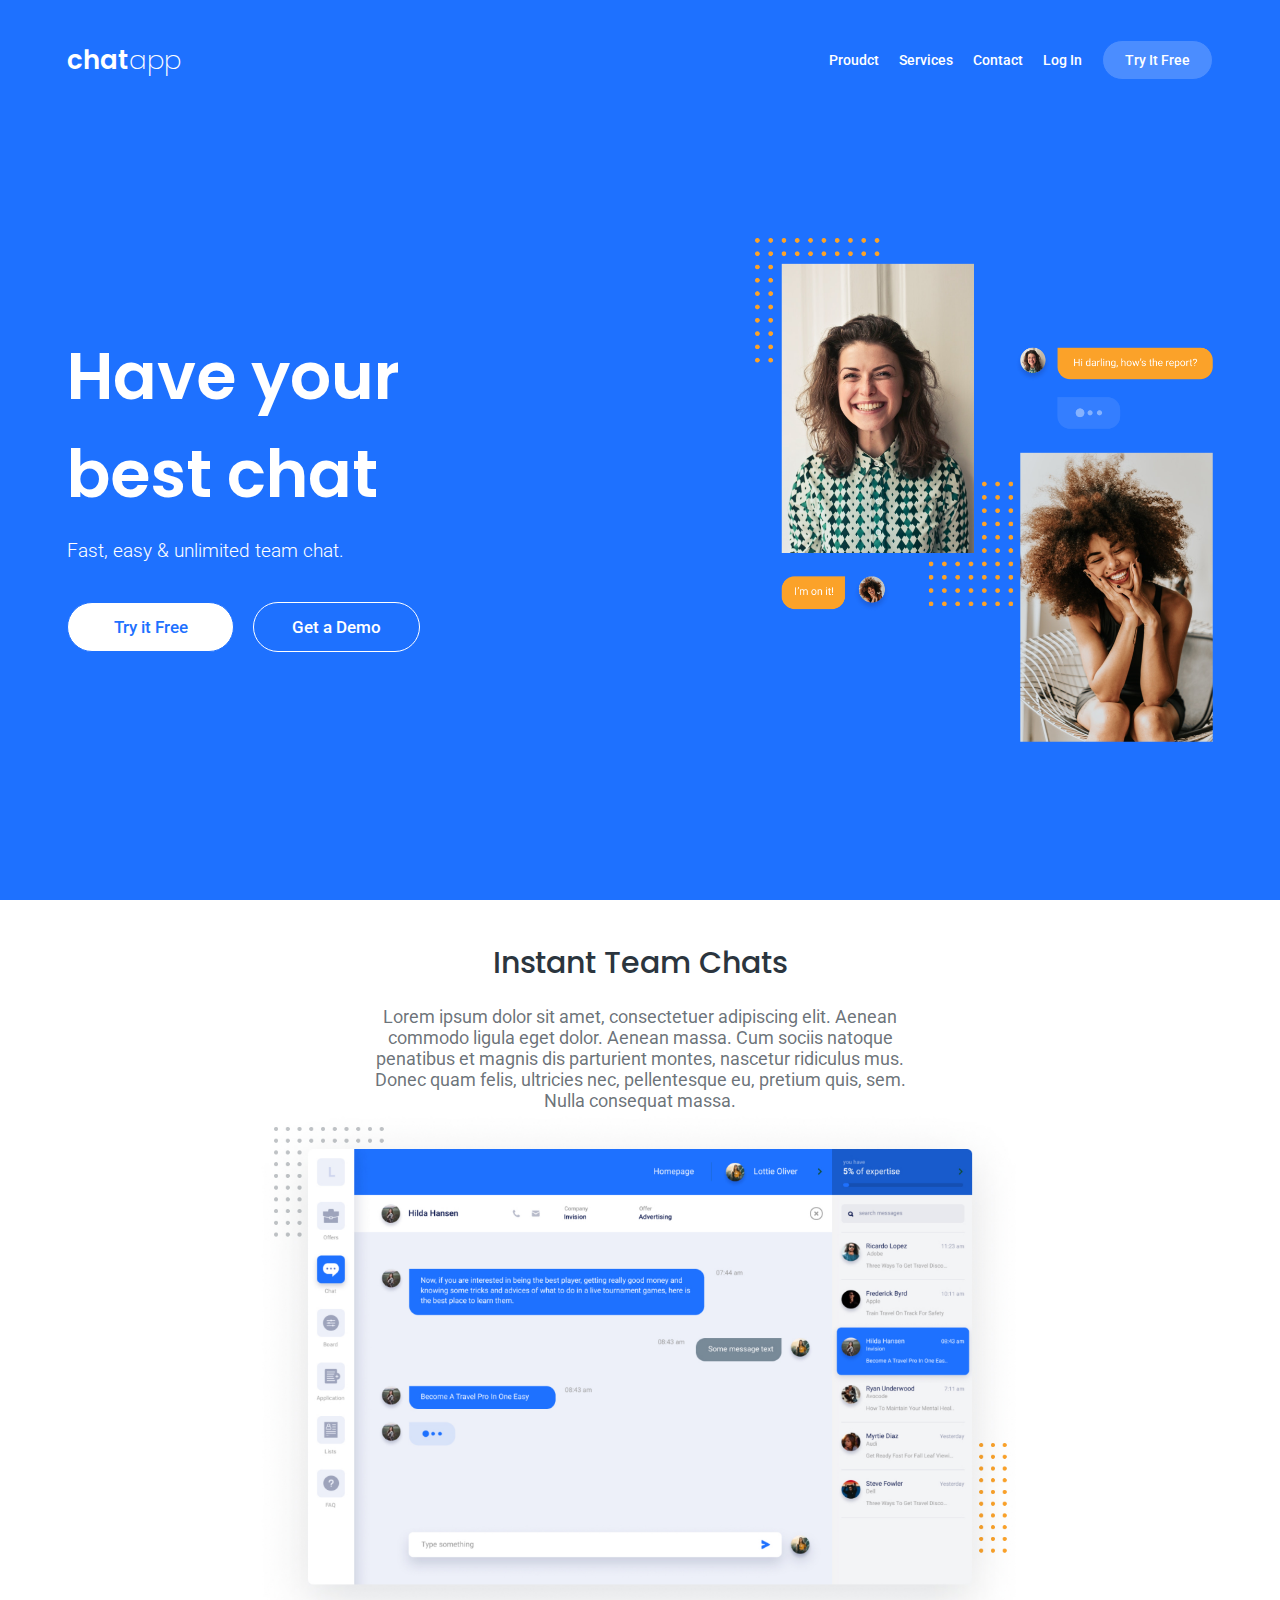
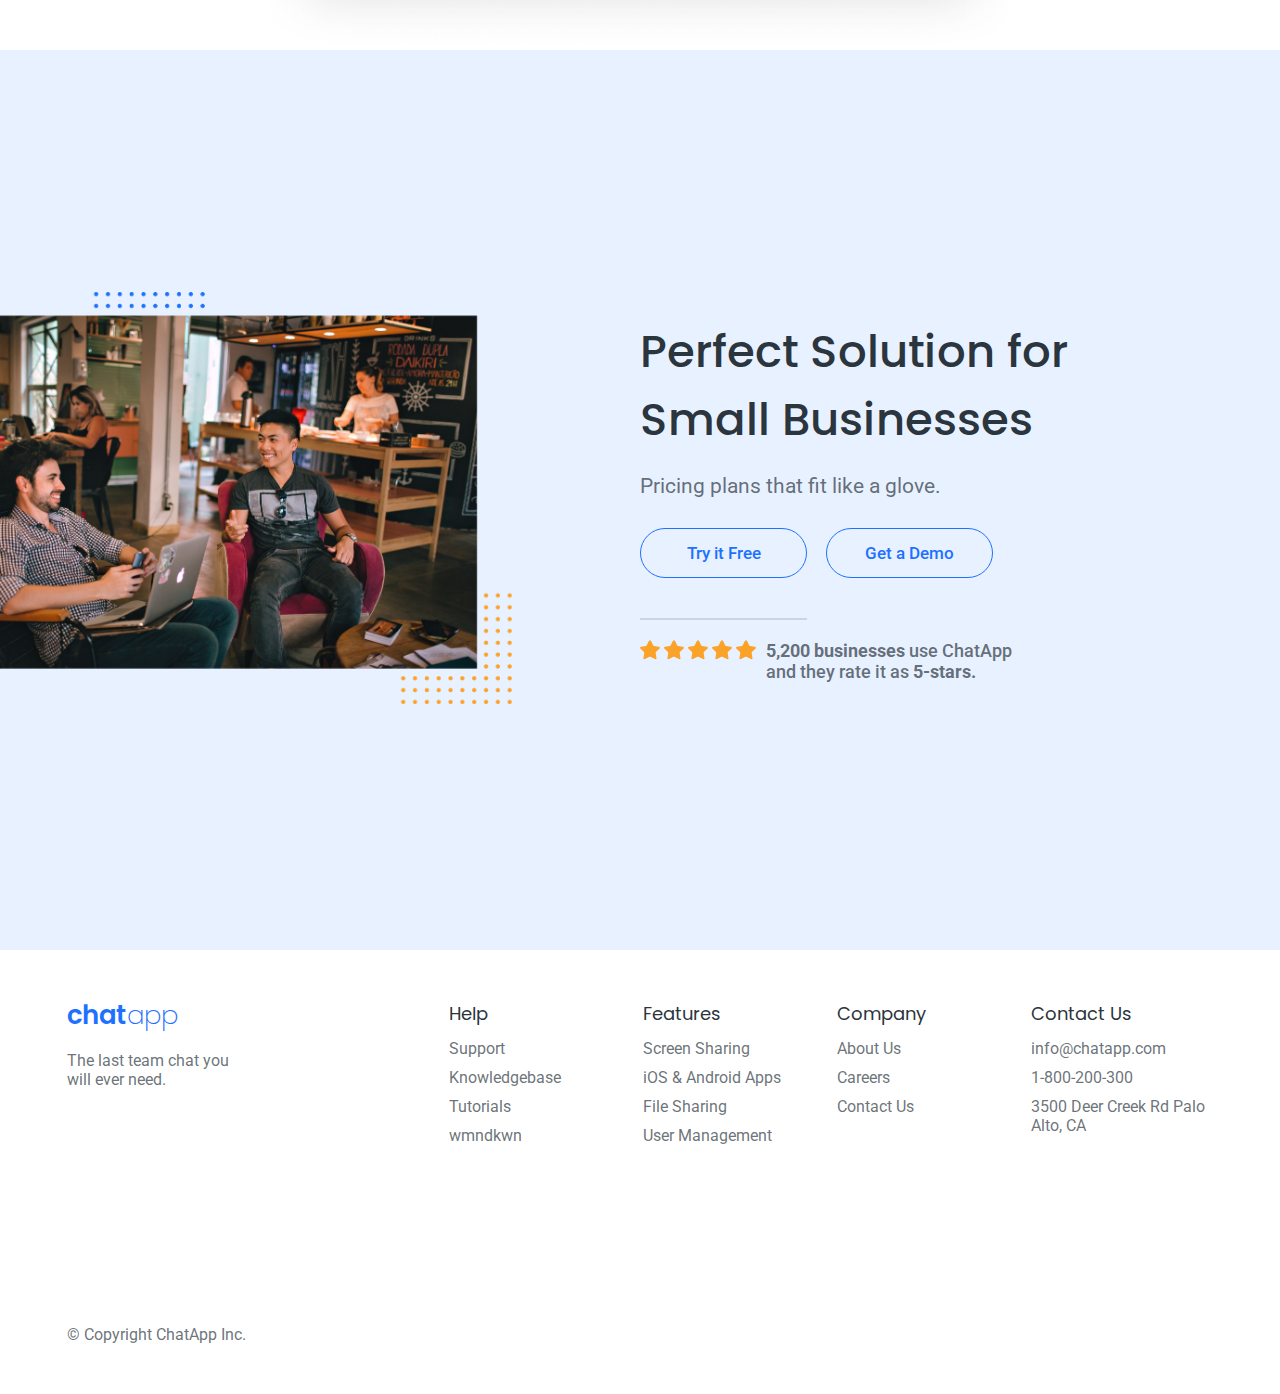
==== index.html @ b4de0ec3 "first commit" ====
<!DOCTYPE html>
<html lang="en">

<head>
    <meta charset="UTF-8">
    <meta http-equiv="X-UA-Compatible" content="IE=edge">
    <meta name="viewport" content="width=device-width, initial-scale=1.0">
    <title>Document</title>
    <link rel="stylesheet" href="assets/css/style.css">
</head>

<body>
    <section class="height bg-color1 d-flex flex-column">
        <header class="d-flex direction-col">
            <nav class="container m-53 w-100">
                <div class="d-flex justify-b align_items_center w-100">
                    <ul class="d-flex align_items_center">
                        <li>
                            <a class="logo" href="#">chat<span>app</span></a>
                        </li>
                    </ul>
                    <input type="checkbox" id="menuIcon">
                    <label for="menuIcon" class="display-none">
                        <span></span>
                        <span></span>
                        <span></span>
                    </label>
                    <ul class="d-flex nav_bar align_items_center sm-screen ">
                        <li>
                            <a class="name" href="#">Proudct</a>
                        </li>
                        <li class="p-33">
                            <a class="name" href="#">Services</a>
                        </li>
                        <li class="p-33">
                            <a class="name" href="#">Contact</a>
                        </li>
                        <li class="p-33">
                            <a class="name" href="#">Log In</a>
                        </li>
                        <li class="p-33">
                            <button class="namebutton">Try It Free</button>
                        </li>
                    </ul>

                </div>
            </nav>
        </header>
        <div class=" container d-flex justify-b direction-col align_items_center flex-grow ">

            <div class="w-40  col_12_sm">
                <h1 class="h-1">Have your best chat</h1>
                <p class="p-1">Fast, easy & unlimited team chat.</p>
                <div class="">
                    <button class="btn-1  w-sm-100">Try it Free</button>
                    <button class="btn2-2  w-sm-100">Get a Demo</button>
                </div>
            </div>
            <div class="w-50  col_12_sm">
                <img class="w-80 w-sm-100 m-top-1" src="assets/image/hero2.png" alt="hero2">
            </div>

        </div>
    </section>

    <section class="">
        <div class=" d-flex justify-center ">
            <h1 class="h-2">Instant Team Chats</h1>
        </div>
        <div class="d-flex justify-center">

            <p class="p-2">Lorem ipsum dolor sit amet, consectetuer adipiscing elit. Aenean commodo ligula eget dolor.
                Aenean massa.
                Cum sociis natoque penatibus et magnis dis parturient montes, nascetur ridiculus mus. Donec quam felis,
                ultricies nec, pellentesque eu, pretium quis, sem. Nulla consequat massa.</p>
        </div>
        <div class="d-flex justify-center ">
            <img class="w-55 w-sm-100" src="assets/image/mockup.jpg" alt="">
        </div>

    </section>
    <section>
        <div class="d-flex justify-b direction-col align_items_center min-vh  bg-color">
            <div class="w-40 w-sm-100 mt-sm-20 ">
                <img class="w-100" src="assets/image/coffee cafe.png" alt="smily">
            </div>
            <div class="w-50 w-sm-100 ">
                <h1>Perfect Solution for Small Businesses</h1>
                <p class="p1">Pricing plans that fit like a glove.</p>
                <button class="btn">Try it Free</button>
                <button class="btn2">Get a Demo</button>
                <div class="line"></div>
                <div class="d-flex direction-col">
                    <div class="svg">
                        <svg width="20" height="20" viewBox="0 0 20 20" fill="none" xmlns="http://www.w3.org/2000/svg">
                            <path
                                d="M10.9101 0.80841L13.1545 5.35469C13.3105 5.67089 13.6123 5.88999 13.9614 5.94061L18.9801 6.66969C19.8593 6.7975 20.21 7.87722 19.5741 8.49675L15.9426 12.0355C15.6902 12.2816 15.5748 12.6364 15.6346 12.9837L16.4917 17.9806C16.642 18.8558 15.723 19.523 14.9368 19.1101L10.4482 16.7511C10.136 16.5872 9.76285 16.5872 9.45071 16.7511L4.96203 19.1101C4.17587 19.5234 3.25688 18.8558 3.40714 17.9806L4.26428 12.9837C4.32406 12.6364 4.20866 12.2816 3.95629 12.0355L0.324755 8.49675C-0.311148 7.87681 0.0395948 6.79709 0.918735 6.66969L5.93747 5.94061C6.28656 5.88999 6.58832 5.67089 6.74439 5.35469L8.98873 0.80841C9.3814 0.0121055 10.5171 0.0121055 10.9101 0.80841Z"
                                fill="#FBA229" />
                        </svg>
                        <svg width="20" height="20" viewBox="0 0 20 20" fill="none" xmlns="http://www.w3.org/2000/svg">
                            <path
                                d="M10.9101 0.80841L13.1545 5.35469C13.3105 5.67089 13.6123 5.88999 13.9614 5.94061L18.9801 6.66969C19.8593 6.7975 20.21 7.87722 19.5741 8.49675L15.9426 12.0355C15.6902 12.2816 15.5748 12.6364 15.6346 12.9837L16.4917 17.9806C16.642 18.8558 15.723 19.523 14.9368 19.1101L10.4482 16.7511C10.136 16.5872 9.76285 16.5872 9.45071 16.7511L4.96203 19.1101C4.17587 19.5234 3.25688 18.8558 3.40714 17.9806L4.26428 12.9837C4.32406 12.6364 4.20866 12.2816 3.95629 12.0355L0.324755 8.49675C-0.311148 7.87681 0.0395948 6.79709 0.918735 6.66969L5.93747 5.94061C6.28656 5.88999 6.58832 5.67089 6.74439 5.35469L8.98873 0.80841C9.3814 0.0121055 10.5171 0.0121055 10.9101 0.80841Z"
                                fill="#FBA229" />
                        </svg>
                        <svg width="20" height="20" viewBox="0 0 20 20" fill="none" xmlns="http://www.w3.org/2000/svg">
                            <path
                                d="M10.9101 0.80841L13.1545 5.35469C13.3105 5.67089 13.6123 5.88999 13.9614 5.94061L18.9801 6.66969C19.8593 6.7975 20.21 7.87722 19.5741 8.49675L15.9426 12.0355C15.6902 12.2816 15.5748 12.6364 15.6346 12.9837L16.4917 17.9806C16.642 18.8558 15.723 19.523 14.9368 19.1101L10.4482 16.7511C10.136 16.5872 9.76285 16.5872 9.45071 16.7511L4.96203 19.1101C4.17587 19.5234 3.25688 18.8558 3.40714 17.9806L4.26428 12.9837C4.32406 12.6364 4.20866 12.2816 3.95629 12.0355L0.324755 8.49675C-0.311148 7.87681 0.0395948 6.79709 0.918735 6.66969L5.93747 5.94061C6.28656 5.88999 6.58832 5.67089 6.74439 5.35469L8.98873 0.80841C9.3814 0.0121055 10.5171 0.0121055 10.9101 0.80841Z"
                                fill="#FBA229" />
                        </svg>
                        <svg width="20" height="20" viewBox="0 0 20 20" fill="none" xmlns="http://www.w3.org/2000/svg">
                            <path
                                d="M10.9101 0.80841L13.1545 5.35469C13.3105 5.67089 13.6123 5.88999 13.9614 5.94061L18.9801 6.66969C19.8593 6.7975 20.21 7.87722 19.5741 8.49675L15.9426 12.0355C15.6902 12.2816 15.5748 12.6364 15.6346 12.9837L16.4917 17.9806C16.642 18.8558 15.723 19.523 14.9368 19.1101L10.4482 16.7511C10.136 16.5872 9.76285 16.5872 9.45071 16.7511L4.96203 19.1101C4.17587 19.5234 3.25688 18.8558 3.40714 17.9806L4.26428 12.9837C4.32406 12.6364 4.20866 12.2816 3.95629 12.0355L0.324755 8.49675C-0.311148 7.87681 0.0395948 6.79709 0.918735 6.66969L5.93747 5.94061C6.28656 5.88999 6.58832 5.67089 6.74439 5.35469L8.98873 0.80841C9.3814 0.0121055 10.5171 0.0121055 10.9101 0.80841Z"
                                fill="#FBA229" />
                        </svg>
                        <svg width="20" height="20" viewBox="0 0 20 20" fill="none" xmlns="http://www.w3.org/2000/svg">
                            <path
                                d="M10.9101 0.80841L13.1545 5.35469C13.3105 5.67089 13.6123 5.88999 13.9614 5.94061L18.9801 6.66969C19.8593 6.7975 20.21 7.87722 19.5741 8.49675L15.9426 12.0355C15.6902 12.2816 15.5748 12.6364 15.6346 12.9837L16.4917 17.9806C16.642 18.8558 15.723 19.523 14.9368 19.1101L10.4482 16.7511C10.136 16.5872 9.76285 16.5872 9.45071 16.7511L4.96203 19.1101C4.17587 19.5234 3.25688 18.8558 3.40714 17.9806L4.26428 12.9837C4.32406 12.6364 4.20866 12.2816 3.95629 12.0355L0.324755 8.49675C-0.311148 7.87681 0.0395948 6.79709 0.918735 6.66969L5.93747 5.94061C6.28656 5.88999 6.58832 5.67089 6.74439 5.35469L8.98873 0.80841C9.3814 0.0121055 10.5171 0.0121055 10.9101 0.80841Z"
                                fill="#FBA229" />
                        </svg>
                    </div>
                    <p class="p2 m-bottom"> <span>5,200 businesses</span> use ChatApp and they rate it as
                        <span>5-stars.</span>
                    </p>
                </div>

            </div>

        </div>
    </section>
    <section>
        <div class="container">
            <div class="row  footer m-top">
                <div class="col-4 col-lg-6">
                    <h1 class="hh">chat<span>app</span></h1>
                    <p class="pp">The last team chat you will ever need.</p>
                </div>
                <div class="col-8 col_12_sm">
                    <div class="container">
                        <div class="row">
                            <div class="col-3 col-lg-6">
                                <h2>Help</h2>
                                <ul>
                                    <li>
                                        <a href="">Support</a>
                                    </li>
                                    <li>
                                        <a href="">Knowledgebase</a>
                                    </li>
                                    <li>
                                        <a href="">Tutorials</a>
                                    </li>
                                    <li>
                                        <a href="">wmndkwn</a>
                                    </li>
                                </ul>
                            </div>
                            <div class="col-3 col-lg-6">
                                <ul>
                                    <h2>Features</h2>
                                    <li>
                                        <a href="">Screen Sharing</a>
                                    </li>
                                    <li>
                                        <a href="">iOS & Android Apps</a>
                                    </li>
                                    <li>
                                        <a href="">File Sharing</a>
                                    </li>
                                    <li>
                                        <a href="">User Management</a>
                                    </li>
                                </ul>
                            </div>
                            <div class="col-3 col-lg-6">
                                <ul>
                                    <h2>Company</h2>
                                    <li>
                                        <a href="">About Us</a>
                                    </li>
                                    <li>
                                        <a href="">Careers</a>
                                    </li>
                                    <li>
                                        <a href="">Contact Us</a>
                                    </li>
                                </ul>
                            </div>
                            <div class="col-3 col-lg-6 ">
                                <ul class="">
                                    <h2>Contact Us</h2>
                                    <li>
                                        <a href="">info@chatapp.com</a>
                                    </li>
                                    <li>
                                        <a href="">1-800-200-300</a>
                                    </li>
                                    <li>
                                        <a href="">3500 Deer Creek Rd
                                            Palo Alto, CA</a>
                                    </li>
                                </ul>
                            </div>
                        </div>
                    </div>
                </div>
                <p class="copyright-space col-lg-6">© Copyright ChatApp Inc.</p>
            </div>
        </div>

    </section>


</body>


</html>
---- assets/css/style.css ----
@import url('https://fonts.googleapis.com/css2?family=Poppins:wght@100;200;300;400;600;800&family=Roboto:wght@100;300;400;500;700&display=swap');

* {
    margin: 0;
    padding: 0;
    list-style-type: none;
    text-decoration: none;
    box-sizing: border-box;
}

.container {
    max-width: 1170px;
    padding-left: 12px;
    padding-right: 12px;
    margin-right: auto;
    margin-left: auto;
}


.row {
    display: flex;
    flex-direction: row;
    flex-wrap: wrap;
    margin-left: -12px;
    margin-right: -12px;
}

.col6 {
    width: 50%;
    padding-left: 12px;
    padding-right: 12px;
}

.m-53 {
    margin-top: 40px;
}

.position-relative {
    position: relative;
}

.position-absolute {
    position: absolute;
}

.p1 {
    font-family: 'Roboto';
    font-style: normal;
    font-weight: 400;
    font-size: 21px;
    color: rgba(43, 53, 62, 0.7);
    padding-bottom: 30px;
    padding-top: 20px;
}

.p2 {
    font-family: 'Roboto';
    font-size: 18px;
    margin-left: 10px;
    max-width: 274px;
    font-weight: 500;
    color: rgba(43, 53, 62, 0.7);
}

.p2 span {
    font-weight: 700;
}

.logo span {
    font-family: 'Poppins';
    font-weight: 200;
}

.btn {
    font-family: 'Roboto';
    font-weight: 500;
    font-size: 17px;
    color: #1E71FF;
    border-radius: 100px;
    background-color: rgb(232, 241, 255);
    width: 167px;
    height: 50px;
    border: 0;
    border: 1px solid rgba(30, 113, 255, 1);
}

.btn-1 {
    font-family: 'Roboto';
    font-weight: 500;
    font-size: 17px;
    color: #1E71FF;
    border-radius: 100px;
    background-color: #FFFFFF;
    width: 167px;
    height: 50px;
    border: 0;
    border: 1px solid rgba(30, 113, 255, 1);
}

.btn:hover {
    background-color: rgba(30, 113, 255, 1);
    color: #FFFFFF;
}

.btn2 {
    font-family: 'Roboto';
    font-style: normal;
    font-weight: 500;
    font-size: 17px;
    text-align: center;
    color: #1E71FF;
    background-color: rgb(232, 241, 255);
    width: 167px;
    height: 50px;
    border: 1px solid rgba(30, 113, 255, 1);
    border-radius: 100px;
    margin-left: 15px;
}

.btn2-2 {
    font-family: 'Roboto';
    font-style: normal;
    font-weight: 500;
    font-size: 17px;
    text-align: center;
    color: rgba(255, 255, 255, 1);
    background-color: rgb(30, 113, 255);
    width: 167px;
    height: 50px;
    border: 1px solid rgba(255, 255, 255, 1);
    border-radius: 100px;
    margin-left: 15px;
}

.w-40 {
    width: 40%;
}

.w-50 {
    width: 50%;
}

.w-80 {
    width: 80%;
}

.w-55 {
    width: 60%;
}

.w-100 {
    width: 100%;
}

.w-70 {
    width: 70%;
}

.d-flex {
    display: flex;
}

.bg-color {
    background-color: rgb(232, 241, 255);
}

.p-33 {
    padding-left: 20px;
}

h1 {
    font-family: 'Poppins';
    font-weight: 500;
    font-size: 45px;
    color: #2B353E;
    max-width: 467px;
}

.h-2 {
    font-family: 'Poppins';
    font-style: normal;
    max-width: 952px;
    font-weight: 500;
    font-size: 30px;
    text-align: center;
    color: #2B353E;
    margin-top: 40px;
}

.p-2 {
    font-family: 'Roboto';
    font-style: normal;
    font-weight: 400;
    max-width: 566px;
    font-size: 18px;
    text-align: center;
    color: rgba(43, 53, 62, 0.7);
    margin-top: 20px;
}

.line {
    width: 167px;
    height: 2px;
    background-color: rgba(43, 53, 62, 0.15);
    margin-top: 40px;
    margin-bottom: 20px;
}

.min-vh {
    min-height: 100vh;
}

.justify-b {
    justify-content: space-between;
}

.text-align-center {
    text-align: center;
}

.justify-center {
    justify-content: center;
}

.align_items_center {
    align-items: center;
}

.bg-color1 {
    background-color: rgb(30, 113, 255);
}

.height {
    min-height: 100vh;
}

.logo {
    font-family: 'Poppins';
    font-style: normal;
    font-weight: 600;
    font-size: 26px;
    color: #FFFFFF;
}

.flex-grow {
    flex-grow: 1;
}

.name {
    font-family: 'Roboto';
    font-style: normal;
    font-weight: 500;
    font-size: 14px;
    line-height: 16px;
    text-align: right;

    color: #FFFFFF;

}

.namebutton {
    font-family: 'Roboto';
    font-style: normal;
    font-weight: 500;
    font-size: 14px;
    line-height: 16px;
    text-align: center;
    color: #FFFFFF;
    border-radius: 100px;
    border-color: none;
    background-color: rgb(75 141 255);
    width: 111px;
    height: 40px;
    border: 0;
    border: 1px solid rgba(30, 113, 255, 1);
}

.h-1 {
    font-family: 'Poppins';
    font-style: normal;
    font-weight: 600;
    font-size: 65px;
    color: #FFFFFF;
}

.p-1 {
    font-family: 'Roboto';
    max-width: px;
    font-weight: 300;
    font-size: 19px;
    color: #FFFFFF;
    margin-top: 15px;
    margin-bottom: 40px;

}

.t-color {
    font-family: 'Roboto';
    font-style: normal;
    font-weight: 400;
    font-size: 13px;
    line-height: 161.7%;
    color: rgba(87, 187, 21, 0.7);


}

.footer a {
    color: rgba(43, 53, 62, 0.7);
    font-family: 'Roboto';

}

.footer h2 {
    font-family: 'Poppins';
    font-style: normal;
    font-weight: 400;
    font-size: 18px;
    line-height: 161.7%;
    color: #2B353E;
}

.hh {
    font-family: 'Poppins';
    font-style: normal;
    font-weight: 600;
    font-size: 26px;
    line-height: 116.02%;
    letter-spacing: -0.02em;
    color: #1E71FF;
}

.pp {
    color: rgba(43, 53, 62, 0.7);
    font-family: 'Roboto';
    max-width: 168px;
    margin-top: 20px;
}

.footer ul li {
    padding-top: 10px;
}

.col-4 {
    width: 33%
}

.col-8 {
    width: 67%;
}

.col-3 {
    width: 25%;
}

.m-left {
    margin-left: 30px;
}

.m-top {
    margin-top: 50px;
    /* margin-left: 100px; */
    display: flex;
    margin-left: auto;
}

.m-top-1 {
    margin-top: 100px;
    /* margin-left: 100px; */
    display: flex;
    margin-left: auto;
    margin-bottom: 100px;
}

input[type="checkbox"] {
    display: none;
}

.flex-column {
    flex-direction: column;
}

.copyright-space {
    margin-top: 180px;
    color: rgba(43, 53, 62, 0.7);
    font-family: 'Roboto';
    margin-bottom: 50px;
}

@media (max-width:1150px) {
    h1 {
        font-size: 35px;
    }

    .p1 {
        font-size: 17px;
    }

    .p2 {
        font-size: 16px;
    }
}

@media (max-width:992px) {
    .w-sm-100 {
        width: 100%;
        padding: 0 12px;
    }

    .direction-col {
        flex-direction: column;
    }

    .justify-b {
        justify-content: space-between;
    }

    .mt-sm-20 {
        margin-top: 20px;
    }

    .col-lg-6 {
        width: 50%;
    }

    .btn2-2 {
        margin-left: 0;
        margin-top: 15px;
    }

    .m-bottom {
        margin-bottom: 40px;
    }

}


@media (max-width:400px) {

    .btn,
    .btn2 {
        width: 100%;
    }

    .btn2 {
        margin: 10px 0;
    }

    .p2 {
        margin-left: 0px;
        margin-top: 10px;
    }

    .h-1 {
        font-size: 50px;
    }
}


@media (max-width:900px) {
    .p-33 {
        padding-left: 0;
        padding-bottom: 15px;

    }

    .p {
        padding-right: 0
    }

    .col_12_sm {
        width: 100%;
        padding-right: 12px;
        padding-left: 12px;
    }

    label[for="menuIcon"] {
        width: 35px;
        height: 30px;
        display: flex;
        flex-direction: column;
        justify-content: space-between;
        z-index: 3;
        position: relative;
    }

    .px-sm {
        padding-left: 0px;
    }

    label[for="menuIcon"]>span {
        width: 100%;
        height: 4px;
        background-color: rgb(255, 255, 255);
    }

    .flex_sm_column {
        flex-direction: column;
    }

    .sm-screen {
        flex-direction: column;
        position: fixed;
        z-index: 2;
        top: 0%;
        left: 0%;
        width: 100%;
        height: 100%;
        background-color: rgb(0, 204, 255);
        justify-content: center;
        opacity: 0;
        left: -100%;
        pointer-events: none;
        transition: all 300ms linear;
    }

    input[type="checkbox"]:checked~.nav_bar {
        opacity: 1;
        left: 0;
        pointer-events: all;
    }

    flex-col {
        flex-direction: column;

    }


}

.hh span {
    font-family: 'Poppins';
    font-weight: 200;
}
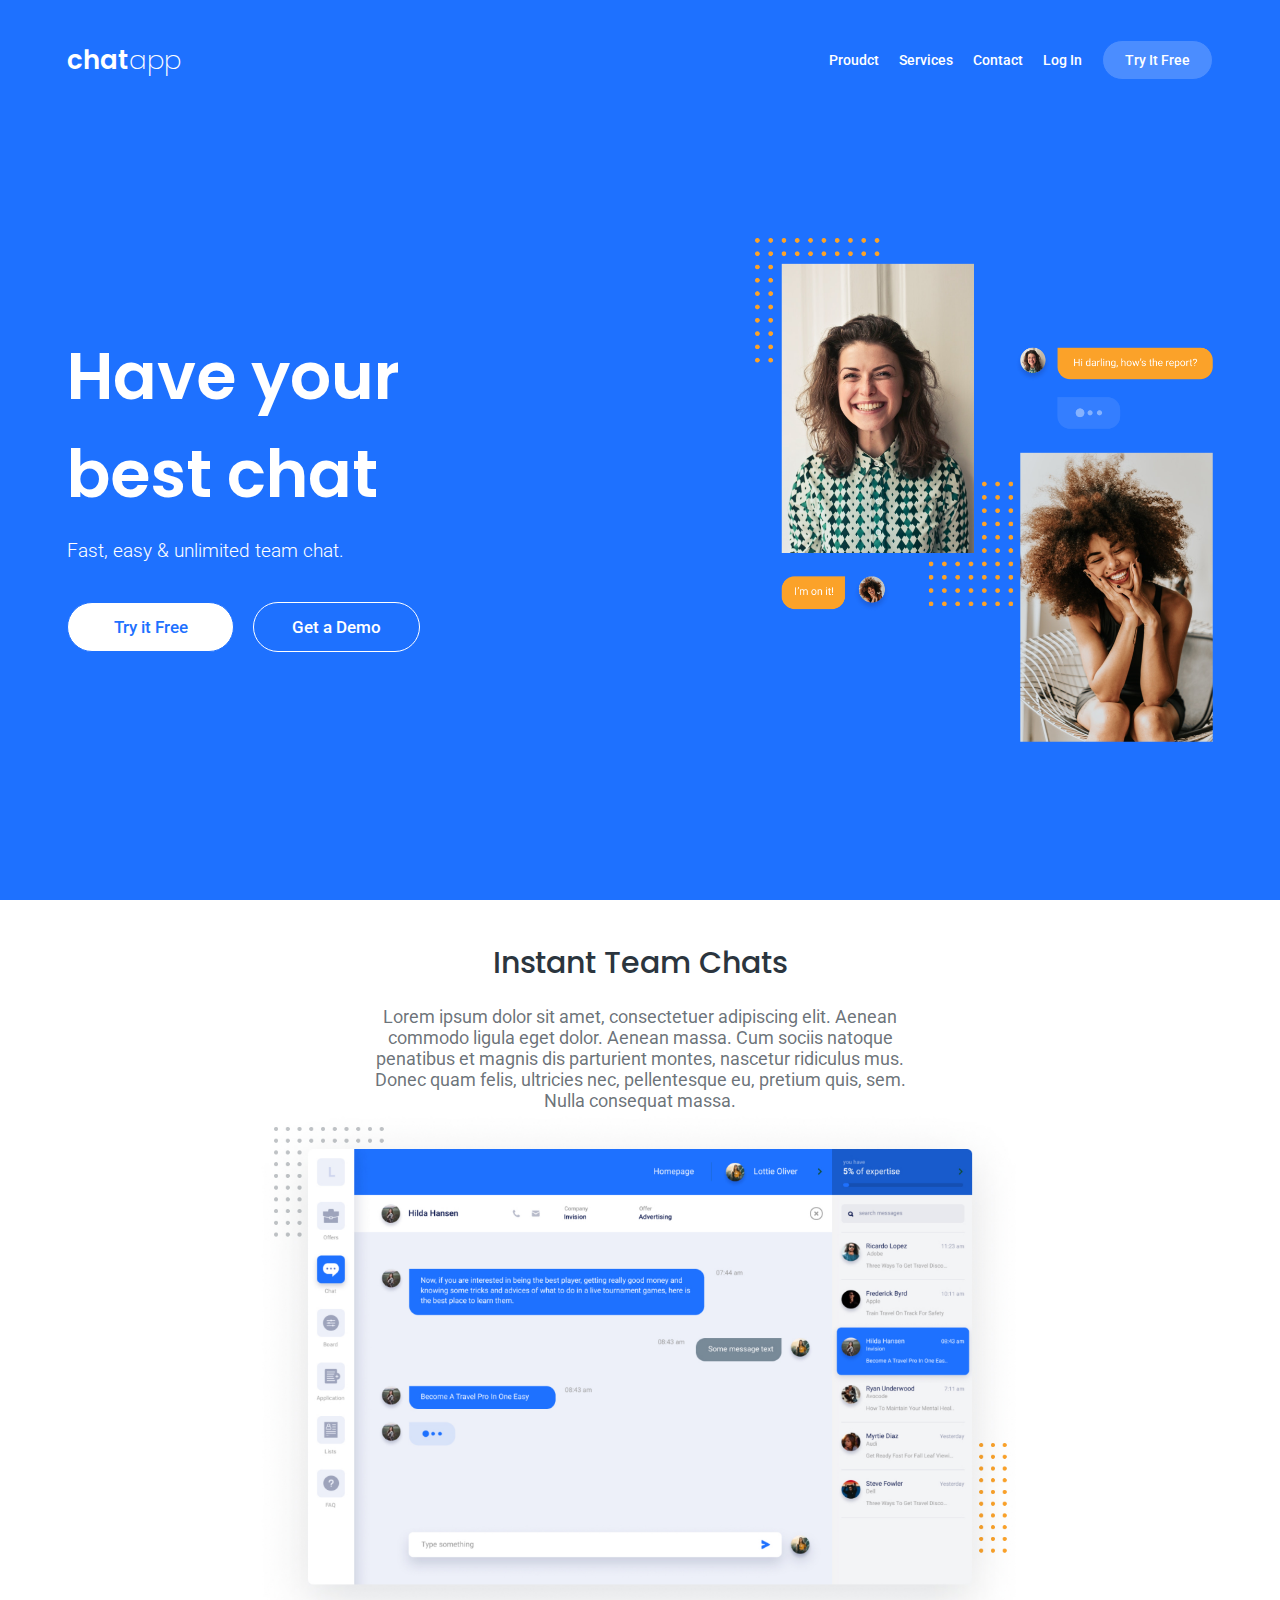
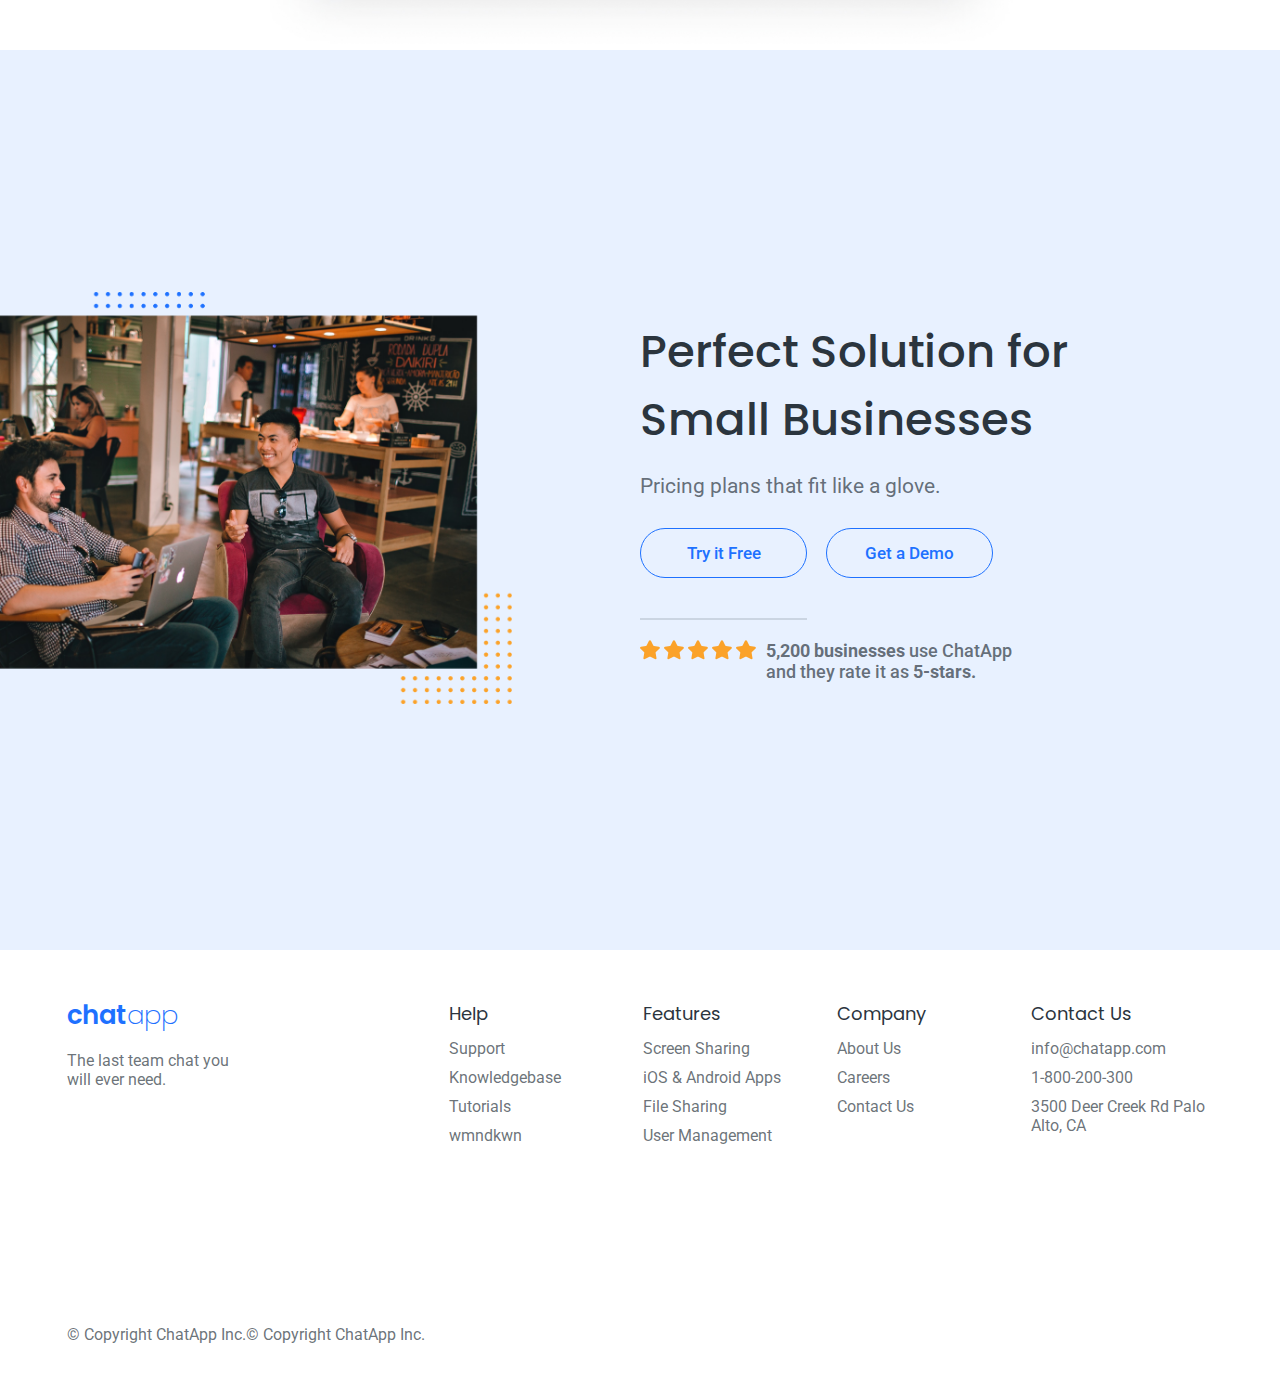
==== commit cc8ae735: "new" ====
--- a/index.html
+++ b/index.html
@@ -204,6 +204,7 @@
                     </div>
                 </div>
                 <p class="copyright-space col-lg-6">© Copyright ChatApp Inc.</p>
+                <p class="copyright-space col-lg-6">© Copyright ChatApp Inc.</p>
             </div>
         </div>
 
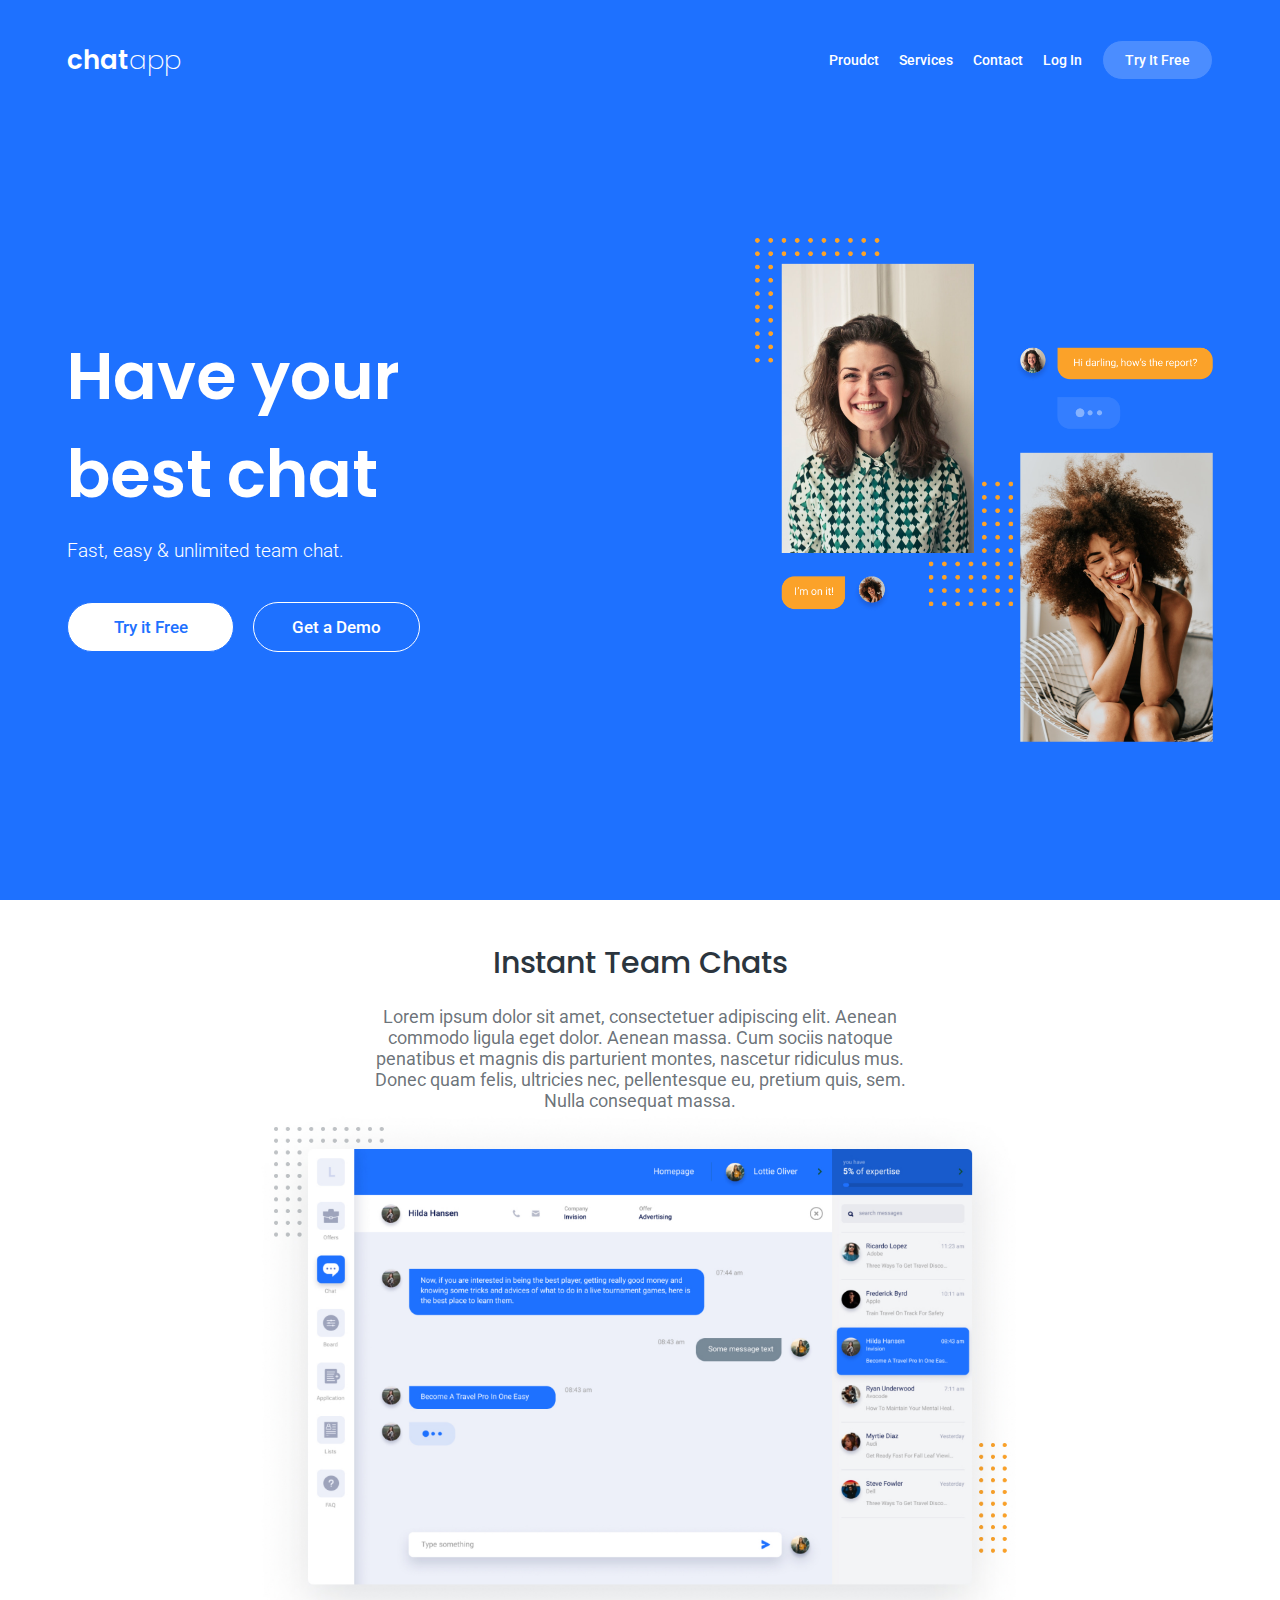
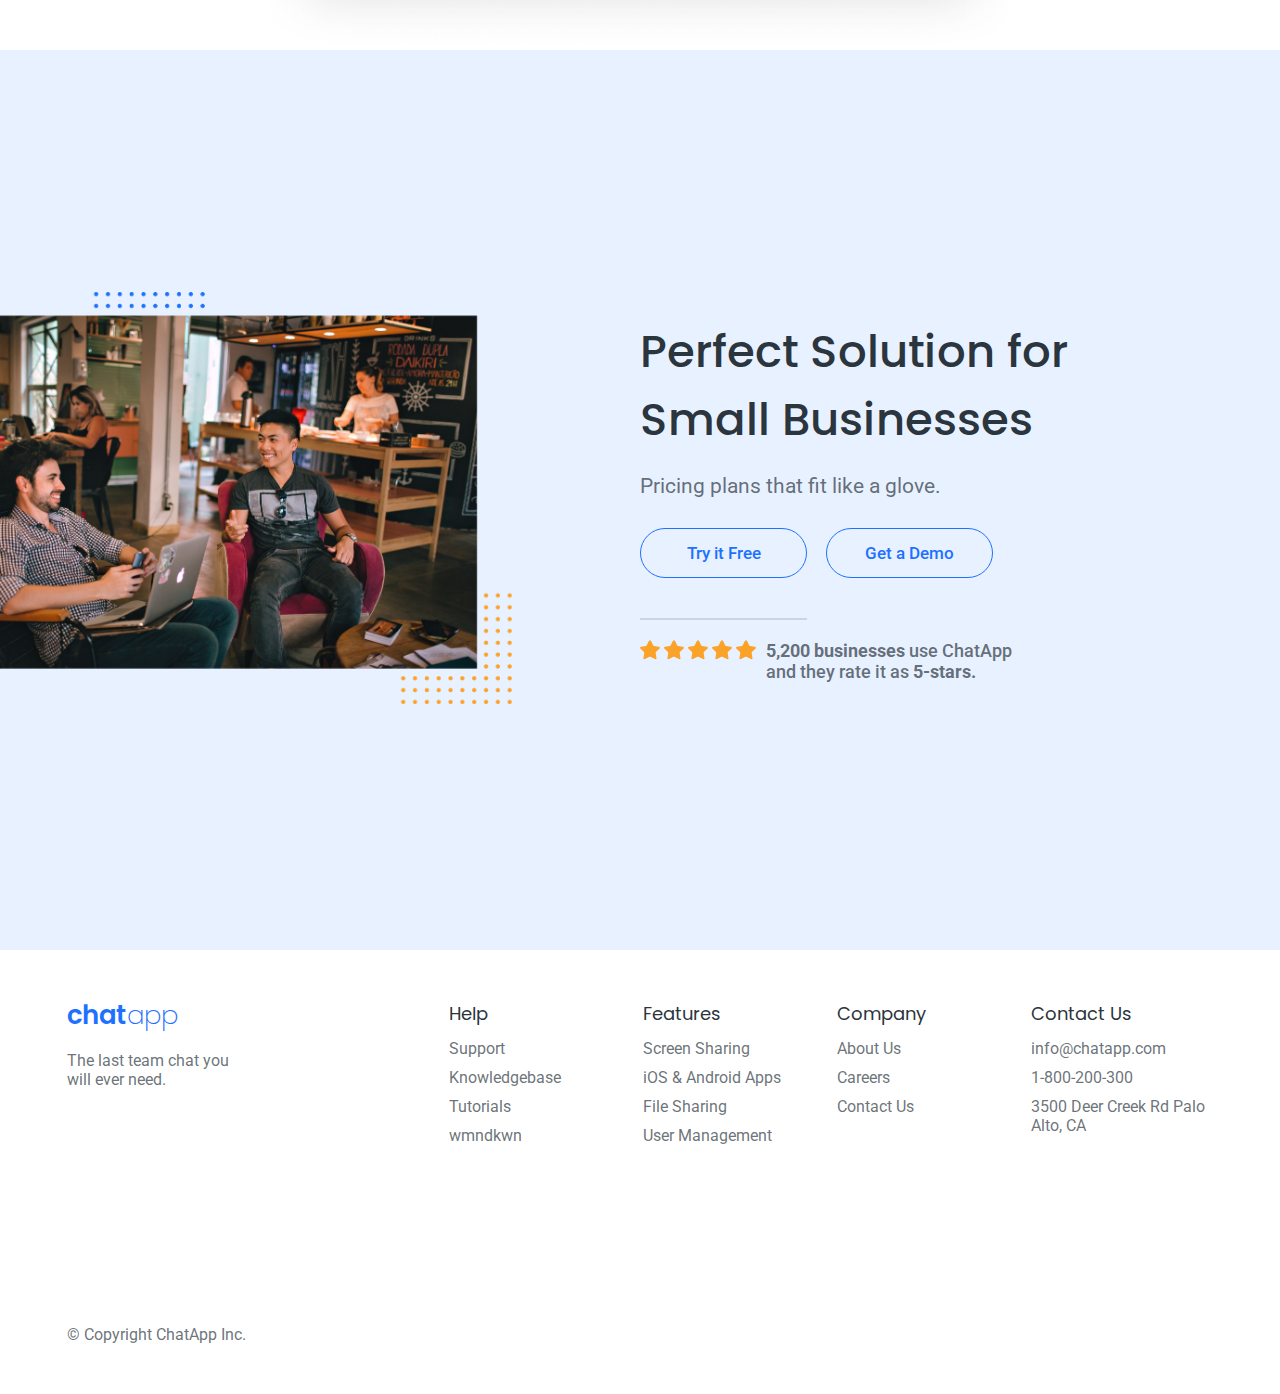
==== commit aa5afadc: "change" ====
--- a/index.html
+++ b/index.html
@@ -204,7 +204,6 @@
                     </div>
                 </div>
                 <p class="copyright-space col-lg-6">© Copyright ChatApp Inc.</p>
-                <p class="copyright-space col-lg-6">© Copyright ChatApp Inc.</p>
             </div>
         </div>
 
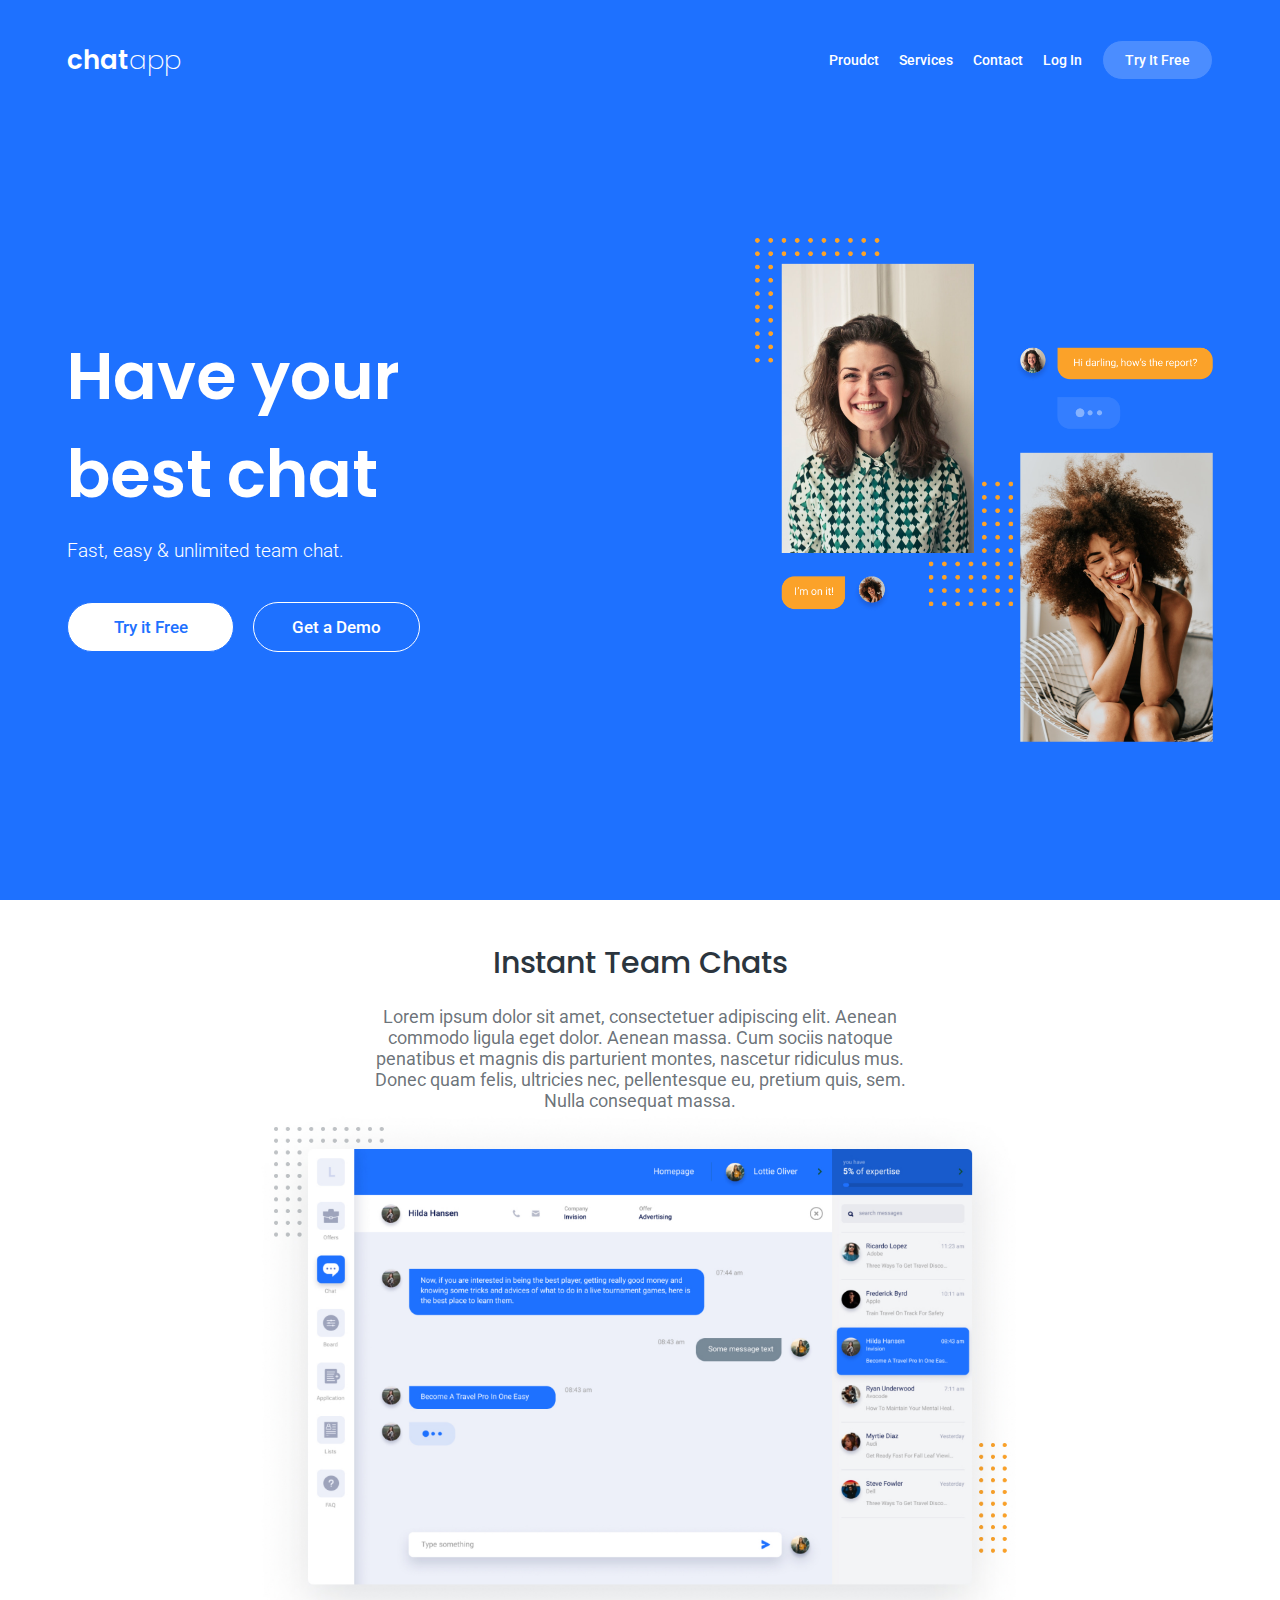
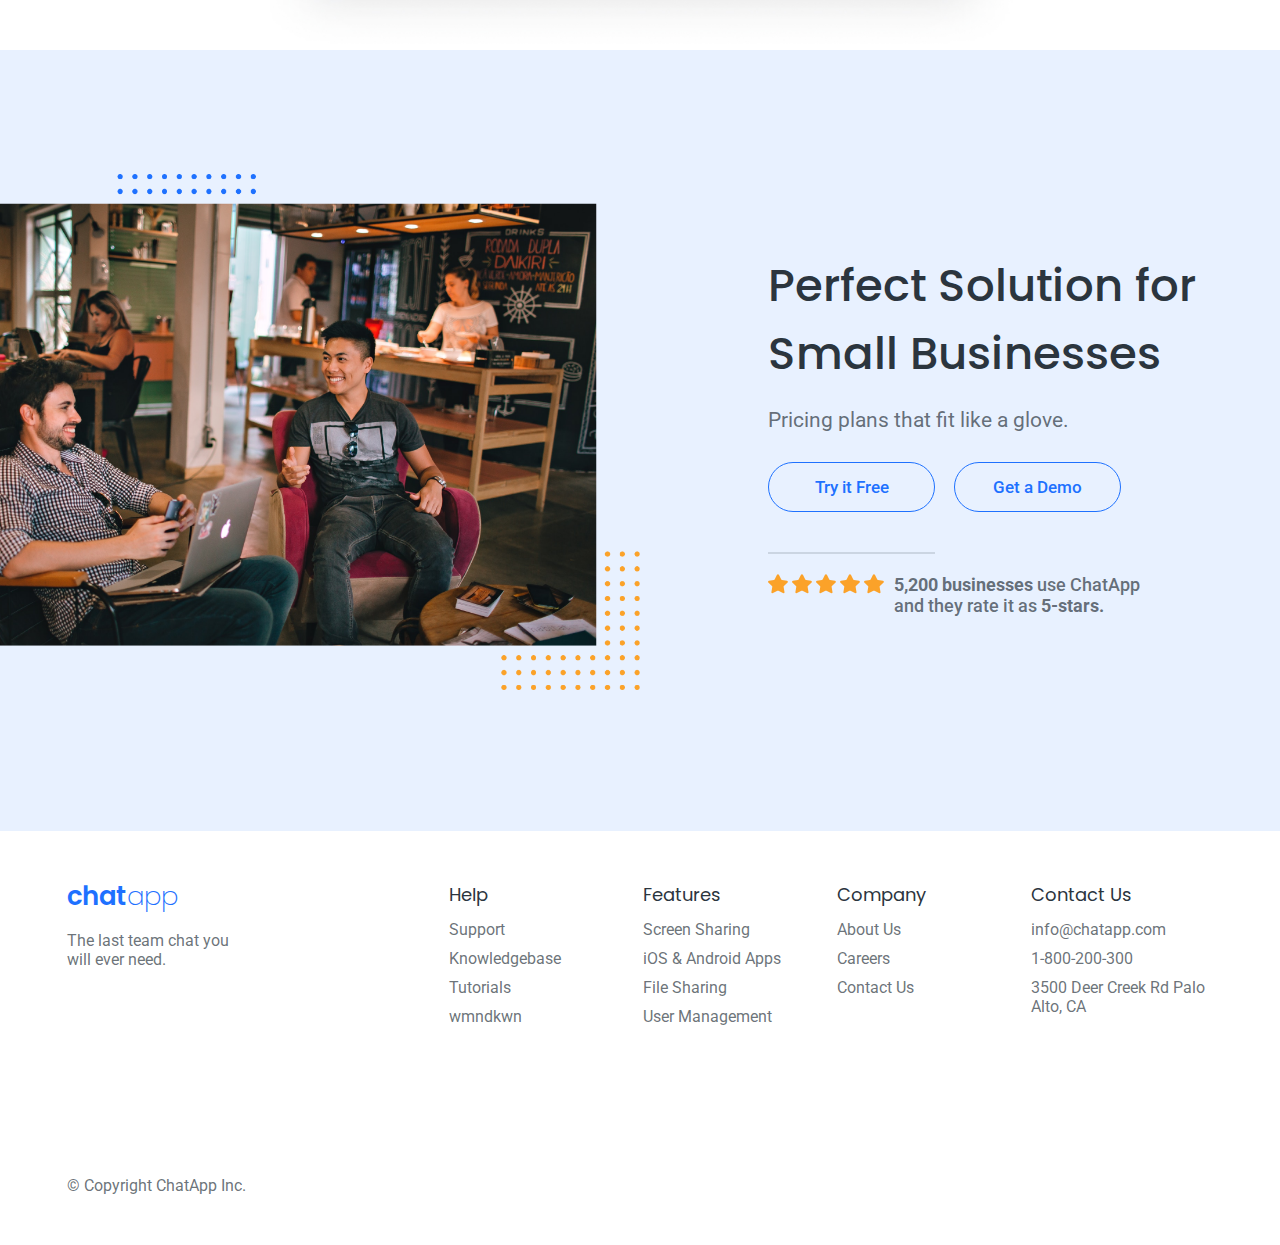
==== commit 8cdde274: "change" ====
--- a/index.html
+++ b/index.html
@@ -46,7 +46,7 @@
                 </div>
             </nav>
         </header>
-        <div class=" container d-flex justify-b direction-col align_items_center flex-grow ">
+        <div class=" container d-flex justify-b direction-col align_items_center justify-s flex-grow ">
 
             <div class="w-40  col_12_sm">
                 <h1 class="h-1">Have your best chat</h1>
@@ -80,11 +80,11 @@
 
     </section>
     <section>
-        <div class="d-flex justify-b direction-col align_items_center min-vh  bg-color">
-            <div class="w-40 w-sm-100 mt-sm-20 ">
-                <img class="w-100" src="assets/image/coffee cafe.png" alt="smily">
-            </div>
-            <div class="w-50 w-sm-100 ">
+        <div class="d-flex justify-b direction-col align_items_center padding-3 bg-color">
+            <div class="w-50 w-sm-100 mt-sm-20 min-vh-3 ">
+                <img class="w-100" src="assets/image/coffeecafe.png" alt="smily">
+            </div>
+            <div class="w-40 w-sm-100 min-vh-3 px-sm-10">
                 <h1>Perfect Solution for Small Businesses</h1>
                 <p class="p1">Pricing plans that fit like a glove.</p>
                 <button class="btn">Try it Free</button>
@@ -118,7 +118,7 @@
                                 fill="#FBA229" />
                         </svg>
                     </div>
-                    <p class="p2 m-bottom"> <span>5,200 businesses</span> use ChatApp and they rate it as
+                    <p class="p2 m-bottom px-sm-0"> <span>5,200 businesses</span> use ChatApp and they rate it as
                         <span>5-stars.</span>
                     </p>
                 </div>
@@ -134,10 +134,10 @@
                     <h1 class="hh">chat<span>app</span></h1>
                     <p class="pp">The last team chat you will ever need.</p>
                 </div>
-                <div class="col-8 col_12_sm">
+                <div class="col-8 col_12_sm px-sm-0">
                     <div class="container">
                         <div class="row">
-                            <div class="col-3 col-lg-6">
+                            <div class="col-3 col_6_md ">
                                 <h2>Help</h2>
                                 <ul>
                                     <li>
@@ -154,9 +154,9 @@
                                     </li>
                                 </ul>
                             </div>
-                            <div class="col-3 col-lg-6">
-                                <ul>
-                                    <h2>Features</h2>
+                            <div class="col-3 col_6_md">
+                                <h2>Features</h2>
+                                <ul>
                                     <li>
                                         <a href="">Screen Sharing</a>
                                     </li>
@@ -171,9 +171,9 @@
                                     </li>
                                 </ul>
                             </div>
-                            <div class="col-3 col-lg-6">
-                                <ul>
-                                    <h2>Company</h2>
+                            <div class="col-3 col_6_md ">
+                                <h2>Company</h2>
+                                <ul>
                                     <li>
                                         <a href="">About Us</a>
                                     </li>
@@ -185,9 +185,9 @@
                                     </li>
                                 </ul>
                             </div>
-                            <div class="col-3 col-lg-6 ">
-                                <ul class="">
-                                    <h2>Contact Us</h2>
+                            <div class="col-3 col_6_md ">
+                                <h2>Contact Us</h2>
+                                <ul>
                                     <li>
                                         <a href="">info@chatapp.com</a>
                                     </li>
@@ -203,7 +203,7 @@
                         </div>
                     </div>
                 </div>
-                <p class="copyright-space col-lg-6">© Copyright ChatApp Inc.</p>
+                <p class="copyright-space col_6_md">© Copyright ChatApp Inc.</p>
             </div>
         </div>
 
--- a/assets/css/style.css
+++ b/assets/css/style.css
@@ -353,6 +353,20 @@
     width: 25%;
 }
 
+.col-6 {
+    width: 50%;
+}
+
+.padding-3 {
+    padding-top: 124px;
+    padding-bottom: 137px;
+}
+
+.hh span {
+    font-family: 'Poppins';
+    font-weight: 200;
+}
+
 .m-left {
     margin-left: 30px;
 }
@@ -381,7 +395,7 @@
 }
 
 .copyright-space {
-    margin-top: 180px;
+    margin-top: 150px;
     color: rgba(43, 53, 62, 0.7);
     font-family: 'Roboto';
     margin-bottom: 50px;
@@ -401,14 +415,50 @@
     }
 }
 
+
+
+
 @media (max-width:992px) {
     .w-sm-100 {
         width: 100%;
-        padding: 0 12px;
+
+    }
+
+    .px-sm-10 {
+        padding-left: 10px;
+    }
+
+    .p2 {
+        margin-left: 0;
+    }
+
+    .pp {
+        margin-bottom: 10px;
+    }
+
+    .col_12_sm {
+        width: 100%;
+        padding-right: 12px;
+        padding-left: 12px;
+    }
+
+    .px-sm-0 {
+        padding-left: 0;
+    }
+
+    .col_3_sm {
+        width: 25%;
+        padding-right: 12px;
+        padding-left: 12px;
+        flex-direction: row;
     }
 
     .direction-col {
         flex-direction: column;
+    }
+
+    .direction-row {
+        flex-direction: row;
     }
 
     .justify-b {
@@ -430,48 +480,6 @@
 
     .m-bottom {
         margin-bottom: 40px;
-    }
-
-}
-
-
-@media (max-width:400px) {
-
-    .btn,
-    .btn2 {
-        width: 100%;
-    }
-
-    .btn2 {
-        margin: 10px 0;
-    }
-
-    .p2 {
-        margin-left: 0px;
-        margin-top: 10px;
-    }
-
-    .h-1 {
-        font-size: 50px;
-    }
-}
-
-
-@media (max-width:900px) {
-    .p-33 {
-        padding-left: 0;
-        padding-bottom: 15px;
-
-    }
-
-    .p {
-        padding-right: 0
-    }
-
-    .col_12_sm {
-        width: 100%;
-        padding-right: 12px;
-        padding-left: 12px;
     }
 
     label[for="menuIcon"] {
@@ -484,9 +492,7 @@
         position: relative;
     }
 
-    .px-sm {
-        padding-left: 0px;
-    }
+
 
     label[for="menuIcon"]>span {
         width: 100%;
@@ -520,15 +526,138 @@
         pointer-events: all;
     }
 
-    flex-col {
-        flex-direction: column;
-
-    }
-
-
-}
-
-.hh span {
-    font-family: 'Poppins';
-    font-weight: 200;
-}+    .flex-col {
+        flex-direction: column;
+
+    }
+
+}
+
+@media (max-width:768px) {
+    .col_6_md {
+        width: 50%;
+        margin-bottom: 20px;
+    }
+
+    .min-vh-3 {
+        min-height: none;
+    }
+
+    .col_12_sm {
+        width: 100%;
+        padding-right: 12px;
+        padding-left: 12px;
+    }
+
+    .px-sm-0 {
+        padding-left: 0;
+    }
+
+}
+
+
+@media (max-width:400px) {
+
+    .btn,
+    .btn2 {
+        width: 100%;
+    }
+
+    .btn2 {
+        margin: 10px 0;
+    }
+
+    .p2 {
+        margin-left: 0px;
+        margin-top: 10px;
+    }
+
+    .h-1 {
+        font-size: 50px;
+    }
+
+    .justify-s {
+        justify-content: start;
+    }
+}
+
+
+/* @media (max-width:900px) {
+    .p-33 {
+        padding-left: 0;
+        padding-bottom: 15px;
+
+    }
+
+    .p {
+        padding-right: 0
+    }
+
+    .col_12_sm {
+        width: 100%;
+        padding-right: 12px;
+        padding-left: 0px;
+    }
+
+    .px-sm-0 {
+        padding-left: 0;
+    }
+
+
+    .col_12_sm {
+        width: 100%;
+        padding-right: 12px;
+        padding-left: 12px;
+    }
+
+    label[for="menuIcon"] {
+        width: 35px;
+        height: 30px;
+        display: flex;
+        flex-direction: column;
+        justify-content: space-between;
+        z-index: 3;
+        position: relative;
+    }
+
+    
+
+    label[for="menuIcon"]>span {
+        width: 100%;
+        height: 4px;
+        background-color: rgb(255, 255, 255);
+    }
+
+    .flex_sm_column {
+        flex-direction: column;
+    }
+
+    .sm-screen {
+        flex-direction: column;
+        position: fixed;
+        z-index: 2;
+        top: 0%;
+        left: 0%;
+        width: 100%;
+        height: 100%;
+        background-color: rgb(0, 204, 255);
+        justify-content: center;
+        opacity: 0;
+        left: -100%;
+        pointer-events: none;
+        transition: all 300ms linear;
+    }
+
+    input[type="checkbox"]:checked~.nav_bar {
+        opacity: 1;
+        left: 0;
+        pointer-events: all;
+    }
+
+    .flex-col {
+        flex-direction: column;
+
+    }
+
+
+} */